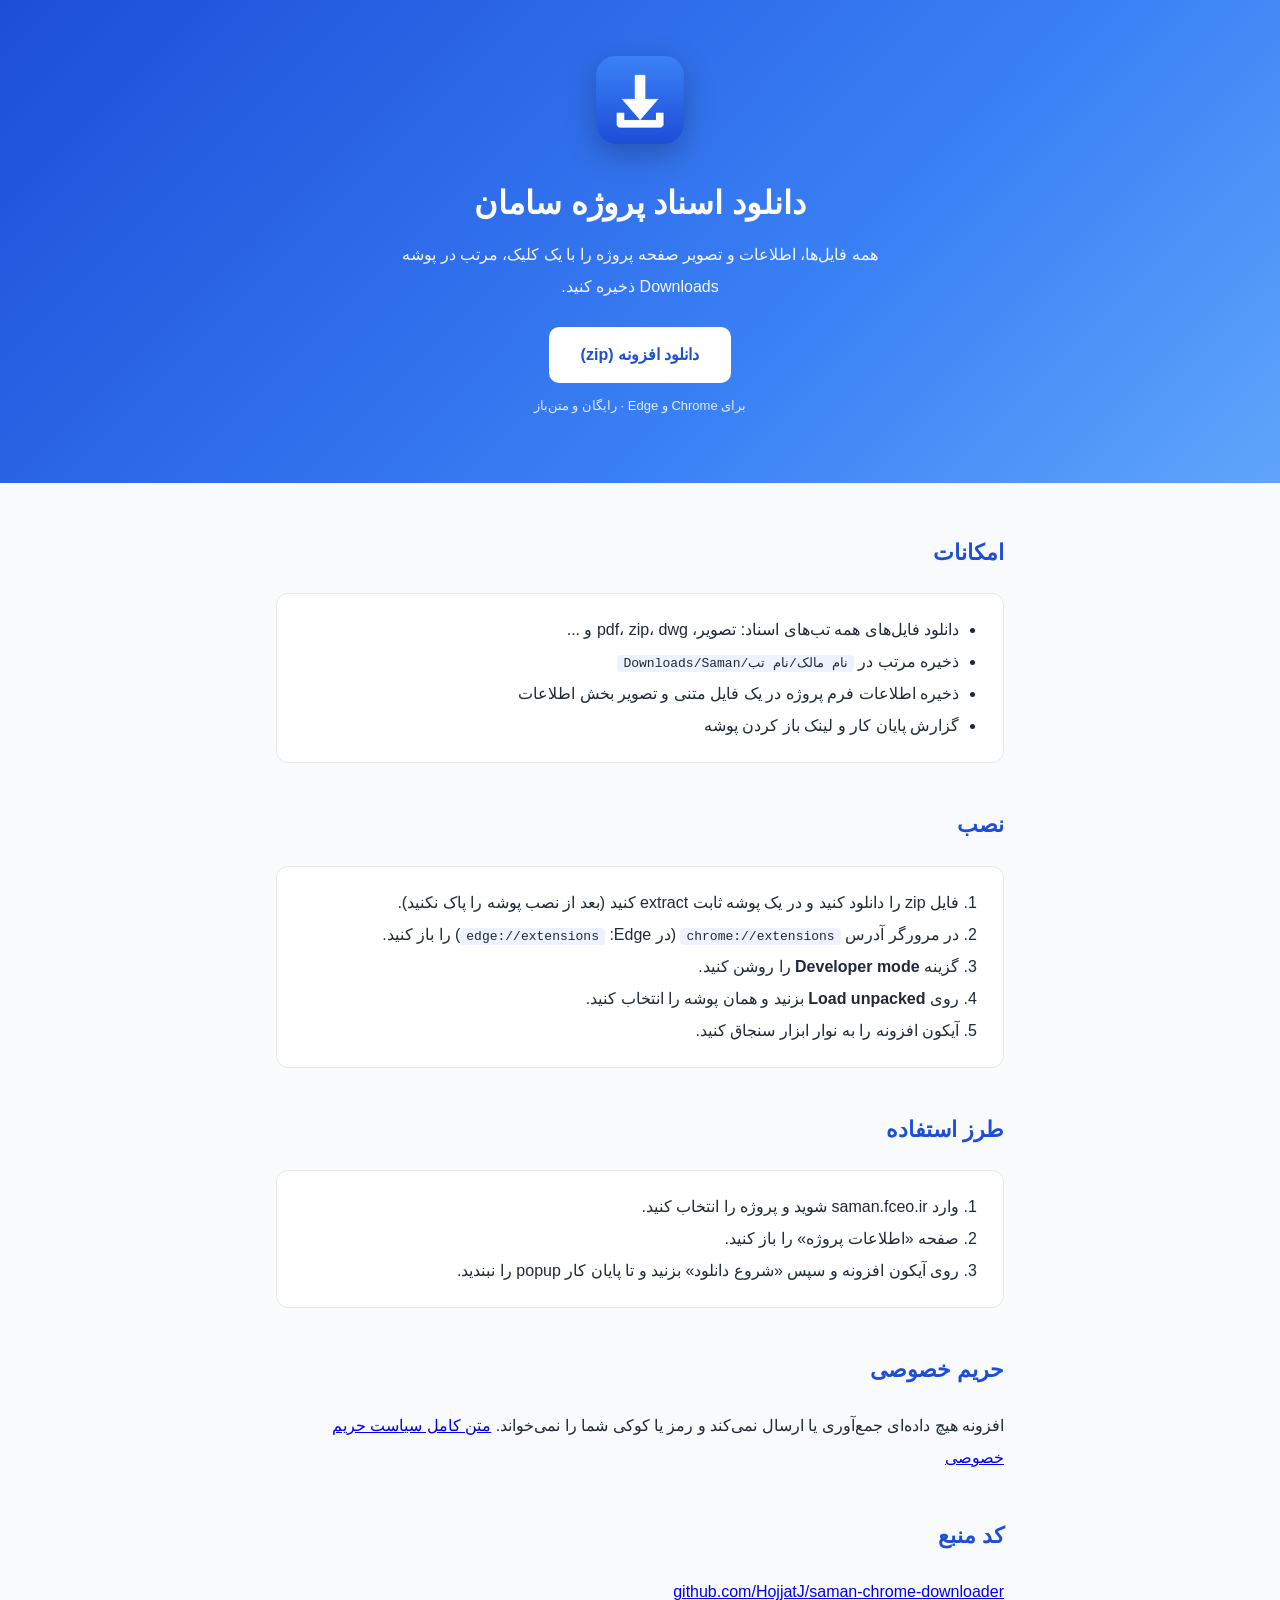
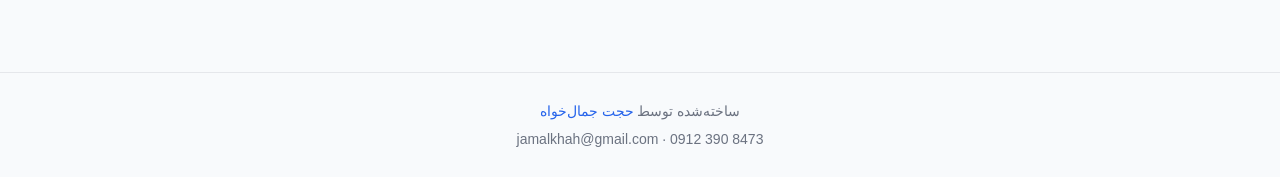
==== site/index.html @ d758876d "Initial commit" ====
<!doctype html>
<html lang="fa" dir="rtl">
<head>
<meta charset="utf-8">
<meta name="viewport" content="width=device-width, initial-scale=1">
<title>دانلود اسناد پروژه سامان | افزونه Chrome و Edge</title>
<meta name="description" content="افزونه‌ای برای دانلود یک‌جای اسناد، اطلاعات و تصویر صفحه پروژه از سامانه سامان.">
<style>
  :root { --blue: #2563eb; --dark: #1d4ed8; --fg: #1f2937; --muted: #6b7280; --bg: #f8fafc; --line: #e5e7eb; }
  * { box-sizing: border-box; }
  body { margin: 0; font-family: Vazirmatn, Tahoma, sans-serif; color: var(--fg); background: var(--bg); line-height: 2; }
  .hero { background: linear-gradient(135deg, #1d4ed8, #3b82f6 65%, #60a5fa); color: #fff; text-align: center; padding: 56px 16px 64px; }
  .hero img { width: 88px; border-radius: 20px; box-shadow: 0 10px 30px rgba(0,0,0,.25); }
  .hero h1 { margin: 16px 0 4px; font-size: 32px; }
  .hero p { margin: 0 auto 24px; max-width: 520px; opacity: .95; }
  .btn { display: inline-block; background: #fff; color: var(--dark); padding: 12px 32px; border-radius: 10px; font-weight: 700; text-decoration: none; }
  .btn:hover { background: #eff6ff; }
  .ver { display: block; margin-top: 10px; font-size: 13px; opacity: .85; }
  main { max-width: 760px; margin: 0 auto; padding: 8px 16px 48px; }
  h2 { margin-top: 40px; font-size: 22px; color: var(--dark); }
  ul, ol { padding-inline-start: 24px; }
  .card { background: #fff; border: 1px solid var(--line); border-radius: 12px; padding: 4px 20px; }
  code { direction: ltr; unicode-bidi: isolate; background: #eef2ff; padding: 1px 6px; border-radius: 4px; }
  footer { border-top: 1px solid var(--line); text-align: center; color: var(--muted); font-size: 14px; padding: 24px 16px; }
  footer a { color: var(--blue); text-decoration: none; }
</style>
</head>
<body>

<header class="hero">
  <img src="icon128.png" alt="">
  <h1>دانلود اسناد پروژه سامان</h1>
  <p>همه فایل‌ها، اطلاعات و تصویر صفحه پروژه را با یک کلیک، مرتب در پوشه Downloads ذخیره کنید.</p>
  <a class="btn" href="https://github.com/HojjatJ/saman-chrome-downloader/releases/latest/download/saman-downloader.zip">دانلود افزونه (zip)</a>
  <span class="ver">برای Chrome و Edge · رایگان و متن‌باز</span>
</header>

<main>
  <h2>امکانات</h2>
  <div class="card"><ul>
    <li>دانلود فایل‌های همه تب‌های اسناد: تصویر، pdf، zip، dwg و ...</li>
    <li>ذخیره مرتب در <code>Downloads/Saman/نام مالک/نام تب</code></li>
    <li>ذخیره اطلاعات فرم پروژه در یک فایل متنی و تصویر بخش اطلاعات</li>
    <li>گزارش پایان کار و لینک باز کردن پوشه</li>
  </ul></div>

  <h2>نصب</h2>
  <div class="card"><ol>
    <li>فایل zip را دانلود کنید و در یک پوشه ثابت extract کنید (بعد از نصب پوشه را پاک نکنید).</li>
    <li>در مرورگر آدرس <code>chrome://extensions</code> (در Edge: <code>edge://extensions</code>) را باز کنید.</li>
    <li>گزینه <b>Developer mode</b> را روشن کنید.</li>
    <li>روی <b>Load unpacked</b> بزنید و همان پوشه را انتخاب کنید.</li>
    <li>آیکون افزونه را به نوار ابزار سنجاق کنید.</li>
  </ol></div>

  <h2>طرز استفاده</h2>
  <div class="card"><ol>
    <li>وارد <span dir="ltr">saman.fceo.ir</span> شوید و پروژه را انتخاب کنید.</li>
    <li>صفحه «اطلاعات پروژه» را باز کنید.</li>
    <li>روی آیکون افزونه و سپس «شروع دانلود» بزنید و تا پایان کار popup را نبندید.</li>
  </ol></div>

  <h2>حریم خصوصی</h2>
  <p>افزونه هیچ داده‌ای جمع‌آوری یا ارسال نمی‌کند و رمز یا کوکی شما را نمی‌خواند. <a href="privacy.html">متن کامل سیاست حریم خصوصی</a></p>

  <h2>کد منبع</h2>
  <p><a href="https://github.com/HojjatJ/saman-chrome-downloader">github.com/HojjatJ/saman-chrome-downloader</a></p>
</main>

<footer>
  ساخته‌شده توسط <a href="https://jamalkhah.ir">حجت جمال‌خواه</a><br>
  <span dir="ltr">jamalkhah@gmail.com · 0912 390 8473</span>
</footer>

</body>
</html>
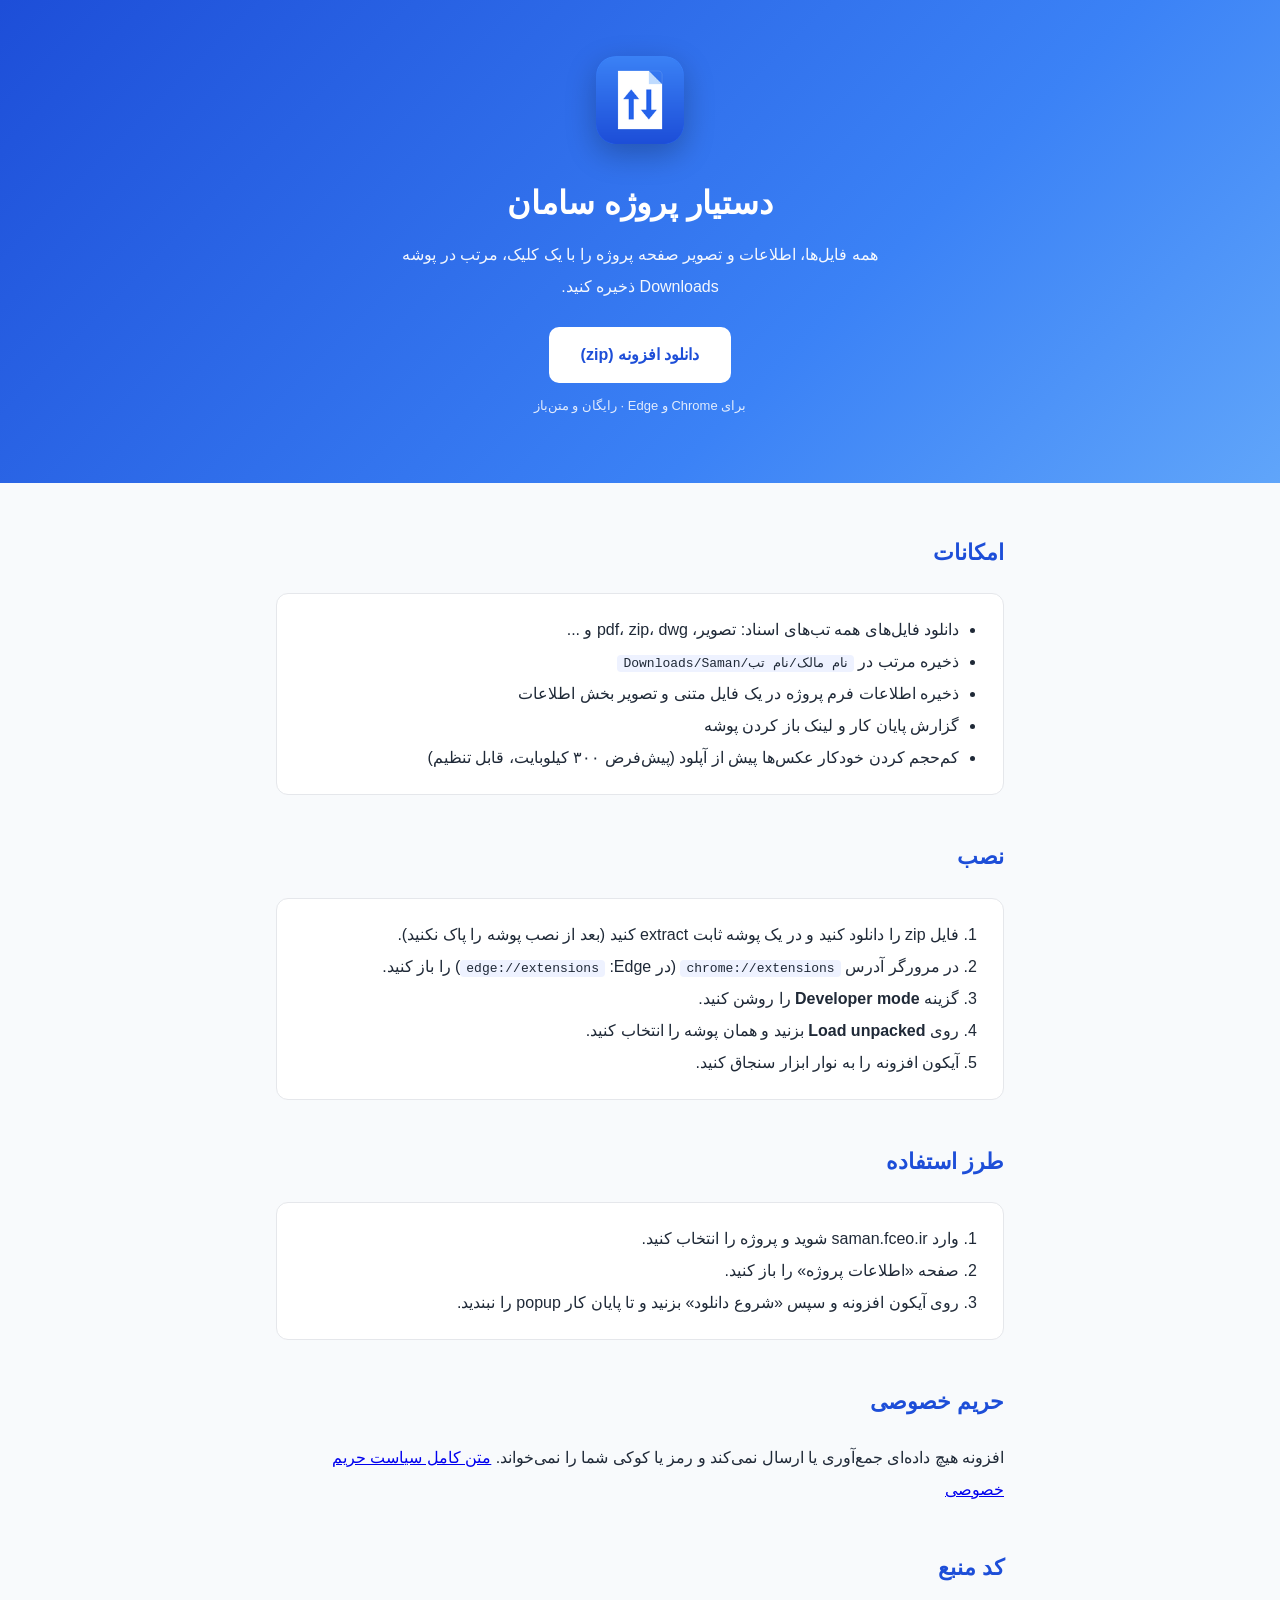
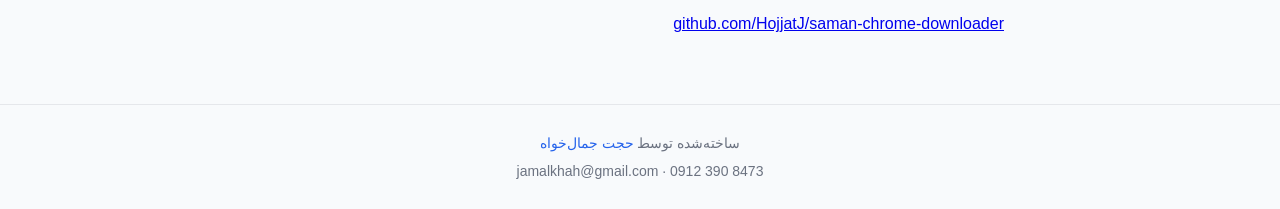
==== commit fe8d5fa5: "Shrink images before upload on Saman, new icon, bump to 4.0.0 Content script holds back input/change" ====
--- a/site/index.html
+++ b/site/index.html
@@ -3,7 +3,7 @@
 <head>
 <meta charset="utf-8">
 <meta name="viewport" content="width=device-width, initial-scale=1">
-<title>دانلود اسناد پروژه سامان | افزونه Chrome و Edge</title>
+<title>دستیار پروژه سامان | افزونه Chrome و Edge</title>
 <meta name="description" content="افزونه‌ای برای دانلود یک‌جای اسناد، اطلاعات و تصویر صفحه پروژه از سامانه سامان.">
 <style>
   :root { --blue: #2563eb; --dark: #1d4ed8; --fg: #1f2937; --muted: #6b7280; --bg: #f8fafc; --line: #e5e7eb; }
@@ -29,7 +29,7 @@
 
 <header class="hero">
   <img src="icon128.png" alt="">
-  <h1>دانلود اسناد پروژه سامان</h1>
+  <h1>دستیار پروژه سامان</h1>
   <p>همه فایل‌ها، اطلاعات و تصویر صفحه پروژه را با یک کلیک، مرتب در پوشه Downloads ذخیره کنید.</p>
   <a class="btn" href="https://github.com/HojjatJ/saman-chrome-downloader/releases/latest/download/saman-downloader.zip">دانلود افزونه (zip)</a>
   <span class="ver">برای Chrome و Edge · رایگان و متن‌باز</span>
@@ -42,6 +42,7 @@
     <li>ذخیره مرتب در <code>Downloads/Saman/نام مالک/نام تب</code></li>
     <li>ذخیره اطلاعات فرم پروژه در یک فایل متنی و تصویر بخش اطلاعات</li>
     <li>گزارش پایان کار و لینک باز کردن پوشه</li>
+    <li>کم‌حجم کردن خودکار عکس‌ها پیش از آپلود (پیش‌فرض ۳۰۰ کیلوبایت، قابل تنظیم)</li>
   </ul></div>
 
   <h2>نصب</h2>
